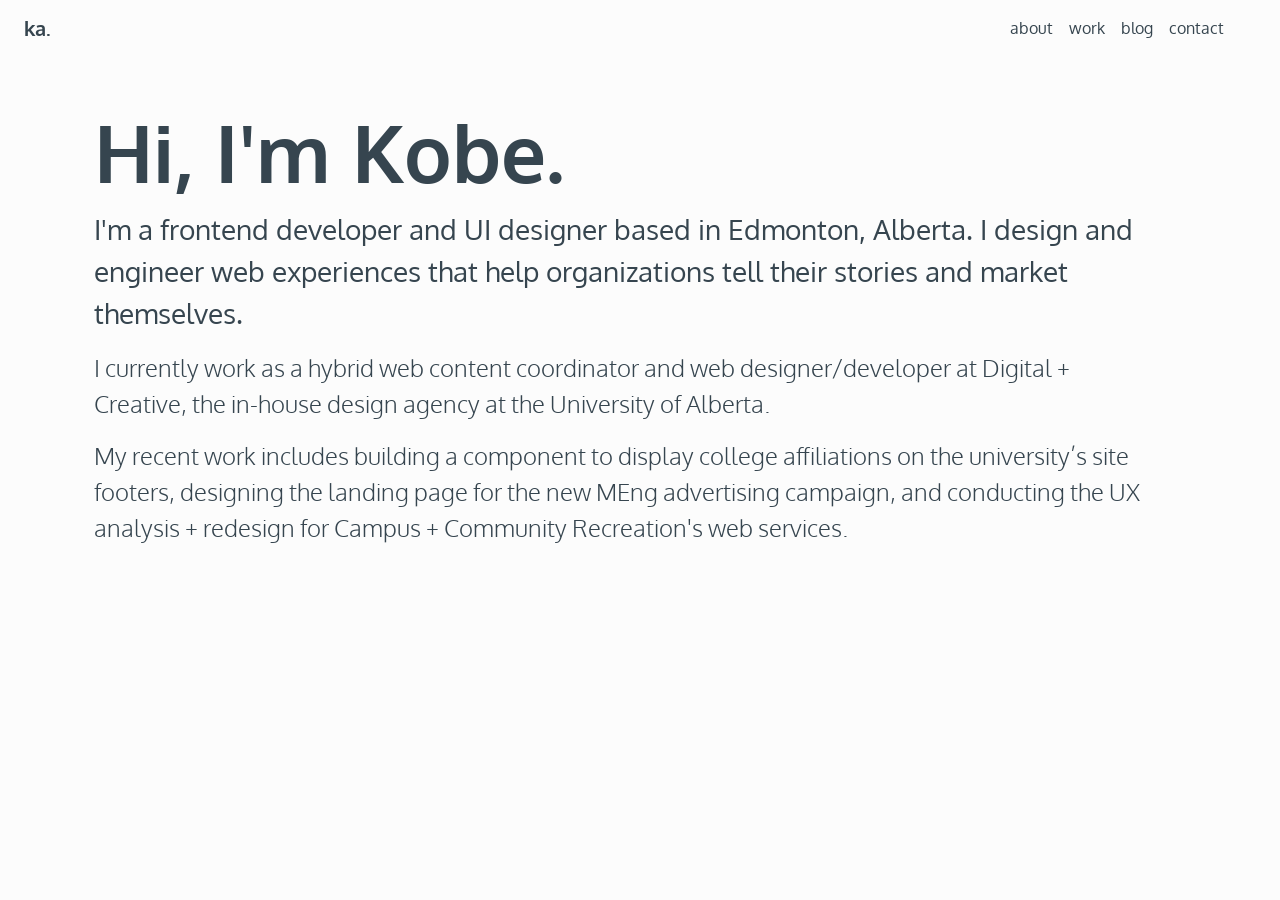
==== index.html @ 4fd82a03 "Move copy to work/index from index" ====
<!DOCTYPE html>
<html lang="en">

<head>
	<meta charset="utf-8">
	 <!-- Google tag (gtag.js) -->
    <script async src="https://www.googletagmanager.com/gtag/js?id=G-5Z651HP9GJ"></script>
    <script>
        window.dataLayer = window.dataLayer || [];
        function gtag() { dataLayer.push(arguments); }
        gtag('js', new Date());

        gtag('config', 'G-5Z651HP9GJ');
    </script>
	<meta name="viewport" content="width=device-width, initial-scale=1.0"><!-- Bootstrap 5.0 -->
	<link crossorigin="anonymous" href="https://cdn.jsdelivr.net/npm/bootstrap@5.0.2/dist/css/bootstrap.min.css"
		integrity="sha384-EVSTQN3/azprG1Anm3QDgpJLIm9Nao0Yz1ztcQTwFspd3yD65VohhpuuCOmLASjC" rel="stylesheet" />
	<!-- Custom CSS -->
	<link href="css/style.css" rel="stylesheet" />
	<link href="https://unpkg.com/aos@2.3.1/dist/aos.css" rel="stylesheet">
	<!-- Favicons -->
	<link rel="icon" type="image/png" sizes="32x32" href="/img/favicon/favicon-32x32.png">
	<link rel="icon" type="image/png" sizes="16x16" href="/img/favicon/favicon-16x16.png">
	<link rel="apple-touch-icon" sizes="180x180" href="/img/favicon/apple-touch-icon.png">
	<link rel="manifest" href="/site.webmanifest">
	<title>Kobe Amoh | frontend developer and ui designer</title>
</head>

<body>
	<!-- Navigation -->
	<nav class="navbar navbar-expand-md navbar-light mb-4 px-4 pe-md-5">
		<a class="navbar-brand" id="homeicon" href="/"><strong>ka.</strong></a>
		<button class="navbar-toggler" type="button" data-bs-toggle="collapse" data-bs-target="#navbarCollapse"
			aria-controls="navbarCollapse" aria-expanded="false" aria-label="Toggle navigation">
			<span class="navbar-toggler-icon"></span>
		</button>
		<div class="collapse navbar-collapse justify-content-end" id="navbarCollapse">
			<ul class="navbar-nav mr-auto">
				<li class="nav-item">
					<a class="nav-link" href="/about">about</a>
				</li>
				<li class="nav-item">
					<a class="nav-link" href="/work">work</a>
				</li>
				<li class="nav-item">
					<a class="nav-link" href="/blog">blog</a>
				</li>
				<li class="nav-item">
					<a class="nav-link" href="/contact">contact</a>
				</li>
			</ul>
		</div>
	</nav>
	<!-- Body -->
	<div class="container py-4 ps-4 pe-5">
		<div class="row mb-3">
			<div class="col">
				<h1 class="fw-bolder display-1">Hi, I'm Kobe.</h1>
				<p class="fs-3" data-aos="fade-up" data-aos-delay="200" data-aos-duration="1000">
					I'm a frontend developer and UI designer based in Edmonton, Alberta. I design and engineer web experiences that help organizations tell their stories and market themselves.
				</p>
				<p class="lead fs-4" data-aos="fade-up" data-aos-delay="400" data-aos-duration="1000">I currently work as a hybrid web content coordinator and web designer/developer at <a class="stylized-link-homepage" href="https://www.ualberta.ca/en/toolkit/digital-and-creative/index.html" target="_blank">Digital + Creative</a>, the in-house design agency at the University of Alberta.
				</p>
				<p class="lead fs-4" data-aos="fade-up" data-aos-delay="600" data-aos-duration="1000">My recent work includes building a component to display college affiliations on the university’s site footers, designing the landing page for <a class="stylized-link-homepage" href="https://www.ualberta.ca/en/graduate-programs/online-masters-of-engineering-in-construction-engineering-and-management.html" target="_blank">the new MEng advertising campaign</a>, and conducting the UX analysis + redesign for <a class="stylized-link-homepage" href="https://www.ualberta.ca/en/campus-community-recreation/index.html" target="_blank">Campus + Community Recreation's web services</a>.
				</p>
			</div>
		</div>
	</div>
		<!-- AOS JS -->
		<script src="https://unpkg.com/aos@2.3.1/dist/aos.js"></script>
		<script>
			AOS.init({
				once: true
			});
		</script>
		<!-- Bootstrap JS -->
		<script src="https://cdn.jsdelivr.net/npm/bootstrap@5.0.2/dist/js/bootstrap.bundle.min.js"
			integrity="sha384-MrcW6ZMFYlzcLA8Nl+NtUVF0sA7MsXsP1UyJoMp4YLEuNSfAP+JcXn/tWtIaxVXM"
			crossorigin="anonymous"></script>
</body>

</html>
---- css/style.css ----
@import url('https://fonts.googleapis.com/css2?family=Oxygen:wght@300;400;700&display=swap');

body {
    background-color: #FCFCFC;
    color: #36454F;
    font-family: 'Oxygen', sans-serif;
}

h2#recent-work {
  color: #cea65a;
}

/* TODO: refactor CSS link styles to link-visited-hover-active order */
/* TODO: switch to design tokens + variables for easier maintenance/reference */

/* new stylized highlight SVG brush effect for links (homepage for now as test) */
a.stylized-link-homepage {
    background: url(https://s2.svgbox.net/pen-brushes.svg?ic=brush-8&color=E8D4B0);
    text-decoration-color: #E8D4B0;
    text-decoration: none;
}

a, a:link {
    color: #36454F;
}

a:visited {
    color: #2E0219;
}

a:hover {
    background-color: #F6EEEE;
    border-radius: 10px;
}

a:active {
    color: #C2B6CE;
}


/* blog styles */
.bg-takeaways {
    background-color: rgba(193, 188, 172, 0.24);
    padding: 1.5rem !important;
}

h2.blog-heading {
    margin-bottom: .5rem !important;
    margin-top: 2.5rem !important;
}

nav a {
    color: #36454f;
}

@media (min-width: 992px) {
    .sticky-metadata {
        position: sticky;
        top: 1rem;
        align-self: start;
    }
}

.outcome-frame {
    background-color: #f0f2f5; /* light gray-blue to separate from #FCFCFC */
    border: 1px solid #dee2e6; /* Bootstrap’s light gray */
  }

  .hero-frame {
    background-color: #36454F; /* your brand color */
    padding: 2rem;
    border-radius: 0.5rem;
  }
  
  .hero-frame img {
    background-color: white;
    padding: 0.5rem;
    border-radius: 0.25rem;
    box-shadow: 0 0.5rem 1rem rgba(0, 0, 0, 0.1);
  }
  
  .hero-frame figcaption {
    color: #eaeaea;
    font-size: 0.875rem;
    margin-top: 0.5rem;
  }

  
  .project-ali {
    background-color: #f2cd0059;
  }

  .project-certificates {
    background-color: #275d38ed;
  }
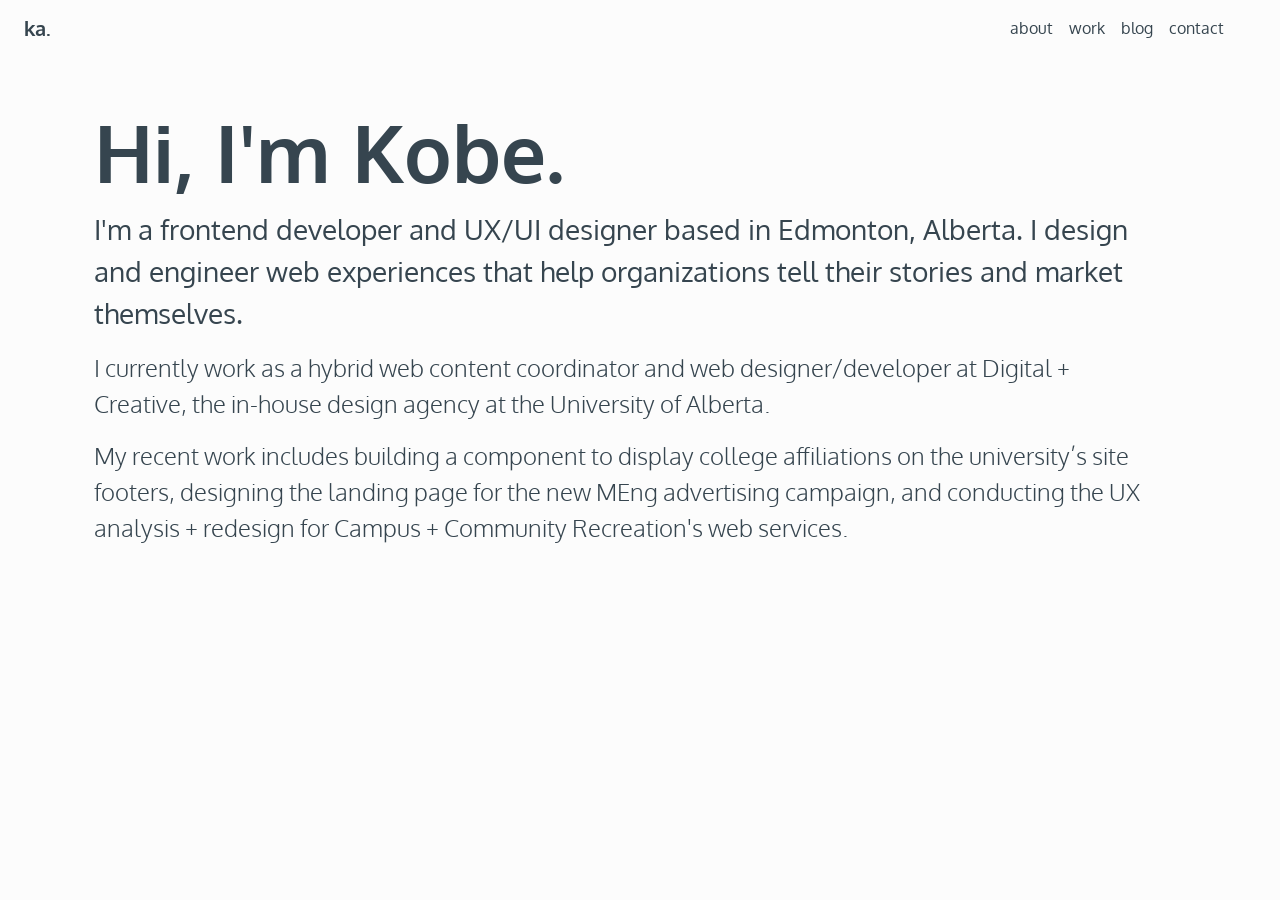
==== commit 798d5df4: "Update titles" ====
--- a/index.html
+++ b/index.html
@@ -23,7 +23,7 @@
 	<link rel="icon" type="image/png" sizes="16x16" href="/img/favicon/favicon-16x16.png">
 	<link rel="apple-touch-icon" sizes="180x180" href="/img/favicon/apple-touch-icon.png">
 	<link rel="manifest" href="/site.webmanifest">
-	<title>Kobe Amoh | frontend developer and ui designer</title>
+	<title>Kobe Amoh | frontend developer and ux/ui designer</title>
 </head>
 
 <body>
@@ -57,7 +57,7 @@
 			<div class="col">
 				<h1 class="fw-bolder display-1">Hi, I'm Kobe.</h1>
 				<p class="fs-3" data-aos="fade-up" data-aos-delay="200" data-aos-duration="1000">
-					I'm a frontend developer and UI designer based in Edmonton, Alberta. I design and engineer web experiences that help organizations tell their stories and market themselves.
+					I'm a frontend developer and UX/UI designer based in Edmonton, Alberta. I design and engineer web experiences that help organizations tell their stories and market themselves.
 				</p>
 				<p class="lead fs-4" data-aos="fade-up" data-aos-delay="400" data-aos-duration="1000">I currently work as a hybrid web content coordinator and web designer/developer at <a class="stylized-link-homepage" href="https://www.ualberta.ca/en/toolkit/digital-and-creative/index.html" target="_blank">Digital + Creative</a>, the in-house design agency at the University of Alberta.
 				</p>
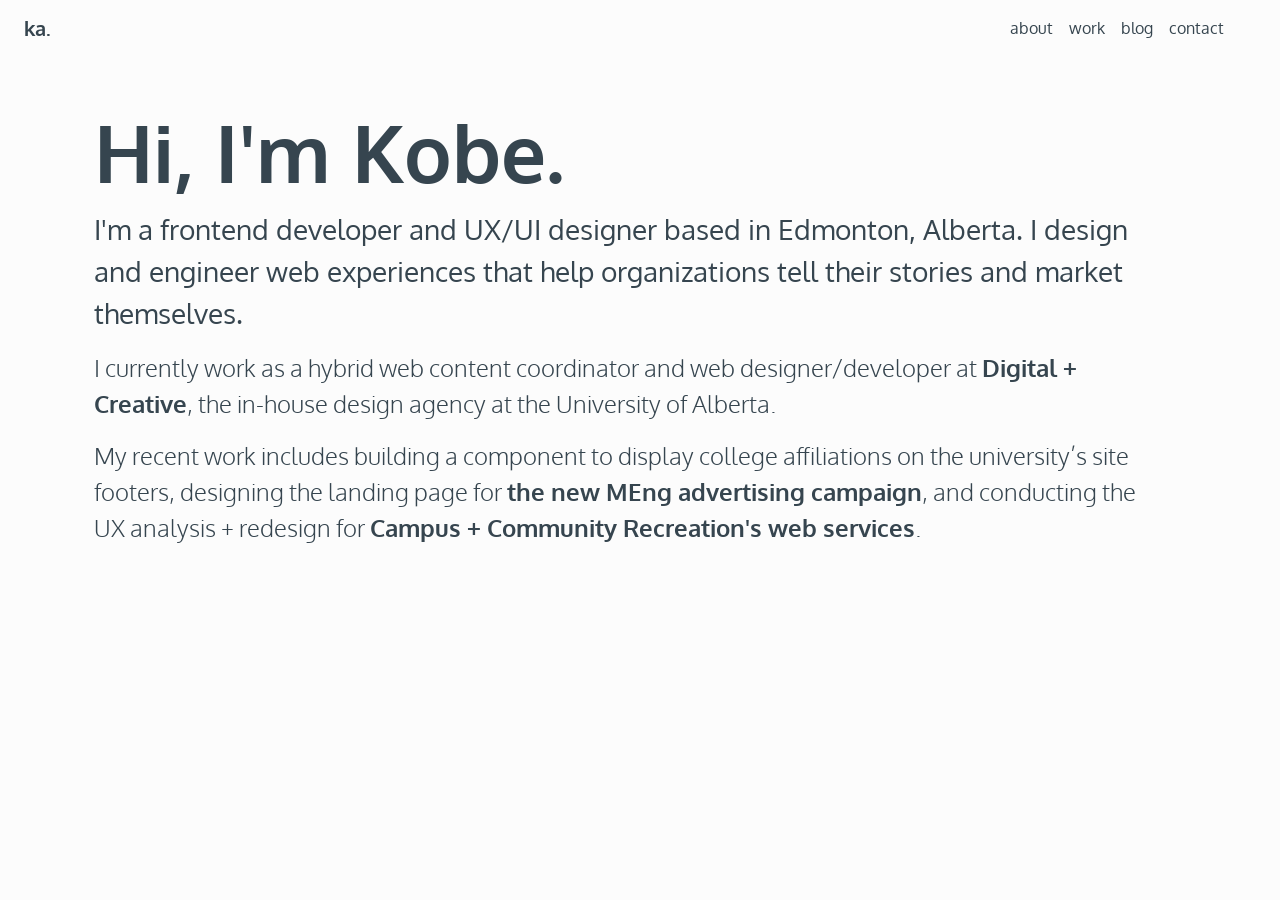
==== commit ff000c35: "Update stylized link style" ====
--- a/index.html
+++ b/index.html
@@ -59,9 +59,9 @@
 				<p class="fs-3" data-aos="fade-up" data-aos-delay="200" data-aos-duration="1000">
 					I'm a frontend developer and UX/UI designer based in Edmonton, Alberta. I design and engineer web experiences that help organizations tell their stories and market themselves.
 				</p>
-				<p class="lead fs-4" data-aos="fade-up" data-aos-delay="400" data-aos-duration="1000">I currently work as a hybrid web content coordinator and web designer/developer at <a class="stylized-link-homepage" href="https://www.ualberta.ca/en/toolkit/digital-and-creative/index.html" target="_blank">Digital + Creative</a>, the in-house design agency at the University of Alberta.
+				<p class="lead fs-4" data-aos="fade-up" data-aos-delay="400" data-aos-duration="1000">I currently work as a hybrid web content coordinator and web designer/developer at <a class="stylized-link" href="https://www.ualberta.ca/en/toolkit/digital-and-creative/index.html" target="_blank">Digital + Creative</a>, the in-house design agency at the University of Alberta.
 				</p>
-				<p class="lead fs-4" data-aos="fade-up" data-aos-delay="600" data-aos-duration="1000">My recent work includes building a component to display college affiliations on the university’s site footers, designing the landing page for <a class="stylized-link-homepage" href="https://www.ualberta.ca/en/graduate-programs/online-masters-of-engineering-in-construction-engineering-and-management.html" target="_blank">the new MEng advertising campaign</a>, and conducting the UX analysis + redesign for <a class="stylized-link-homepage" href="https://www.ualberta.ca/en/campus-community-recreation/index.html" target="_blank">Campus + Community Recreation's web services</a>.
+				<p class="lead fs-4" data-aos="fade-up" data-aos-delay="600" data-aos-duration="1000">My recent work includes building a component to display college affiliations on the university’s site footers, designing the landing page for <a class="stylized-link" href="https://www.ualberta.ca/en/graduate-programs/online-masters-of-engineering-in-construction-engineering-and-management.html" target="_blank">the new MEng advertising campaign</a>, and conducting the UX analysis + redesign for <a class="stylized-link" href="https://www.ualberta.ca/en/campus-community-recreation/index.html" target="_blank">Campus + Community Recreation's web services</a>.
 				</p>
 			</div>
 		</div>
@@ -79,4 +79,5 @@
 			crossorigin="anonymous"></script>
 </body>
 
-</html>+</html>
+<!-- TODO: add site footer -->
--- a/css/style.css
+++ b/css/style.css
@@ -12,10 +12,12 @@
 
 /* TODO: refactor CSS link styles to link-visited-hover-active order */
 /* TODO: switch to design tokens + variables for easier maintenance/reference */
+/* TODO: style links better (both in-page and nav) */
 
 /* new stylized highlight SVG brush effect for links (homepage for now as test) */
-a.stylized-link-homepage {
+a.stylized-link {
     background: url(https://s2.svgbox.net/pen-brushes.svg?ic=brush-8&color=E8D4B0);
+    font-weight: 600;
     text-decoration-color: #E8D4B0;
     text-decoration: none;
 }
@@ -29,8 +31,9 @@
 }
 
 a:hover {
-    background-color: #F6EEEE;
+    /* background-color: #F6EEEE; */ /* TODO: remove */
     border-radius: 10px;
+    text-decoration-color: #E8D4B0;
 }
 
 a:active {
@@ -49,8 +52,21 @@
     margin-top: 2.5rem !important;
 }
 
-nav a {
+/* Nav Styles */
+.nav-link {
     color: #36454f;
+}
+
+.nav-link:hover {
+    text-decoration: underline;
+    text-decoration-color: #E8D4B0;
+
+}
+
+.nav-link.active {
+    padding-bottom: 10px; /* TODO: remove/change to be effectual */
+    text-decoration: underline;
+    text-decoration-color: #E8D4B0;
 }
 
 @media (min-width: 992px) {
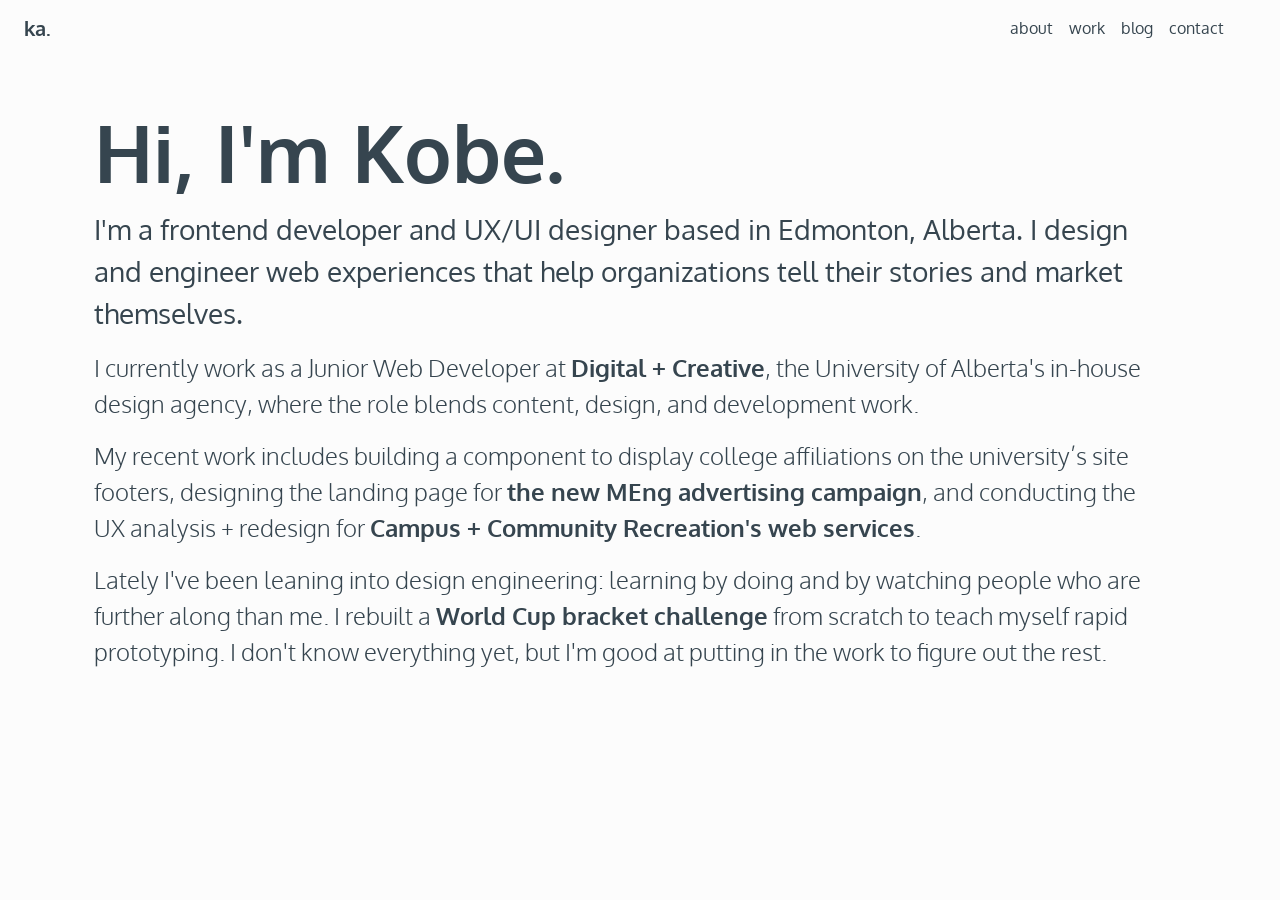
==== commit 8ab45018: "update index and work pages" ====
--- a/index.html
+++ b/index.html
@@ -3,15 +3,15 @@
 
 <head>
 	<meta charset="utf-8">
-	 <!-- Google tag (gtag.js) -->
-    <script async src="https://www.googletagmanager.com/gtag/js?id=G-5Z651HP9GJ"></script>
-    <script>
-        window.dataLayer = window.dataLayer || [];
-        function gtag() { dataLayer.push(arguments); }
-        gtag('js', new Date());
+	<!-- Google tag (gtag.js) -->
+	<script async src="https://www.googletagmanager.com/gtag/js?id=G-5Z651HP9GJ"></script>
+	<script>
+		window.dataLayer = window.dataLayer || [];
+		function gtag() { dataLayer.push(arguments); }
+		gtag('js', new Date());
 
-        gtag('config', 'G-5Z651HP9GJ');
-    </script>
+		gtag('config', 'G-5Z651HP9GJ');
+	</script>
 	<meta name="viewport" content="width=device-width, initial-scale=1.0"><!-- Bootstrap 5.0 -->
 	<link crossorigin="anonymous" href="https://cdn.jsdelivr.net/npm/bootstrap@5.0.2/dist/css/bootstrap.min.css"
 		integrity="sha384-EVSTQN3/azprG1Anm3QDgpJLIm9Nao0Yz1ztcQTwFspd3yD65VohhpuuCOmLASjC" rel="stylesheet" />
@@ -57,26 +57,44 @@
 			<div class="col">
 				<h1 class="fw-bolder display-1">Hi, I'm Kobe.</h1>
 				<p class="fs-3" data-aos="fade-up" data-aos-delay="200" data-aos-duration="1000">
-					I'm a frontend developer and UX/UI designer based in Edmonton, Alberta. I design and engineer web experiences that help organizations tell their stories and market themselves.
+					I'm a frontend developer and UX/UI designer based in Edmonton, Alberta. I design and engineer web
+					experiences that help organizations tell their stories and market themselves.
 				</p>
-				<p class="lead fs-4" data-aos="fade-up" data-aos-delay="400" data-aos-duration="1000">I currently work as a hybrid web content coordinator and web designer/developer at <a class="stylized-link" href="https://www.ualberta.ca/en/toolkit/digital-and-creative/index.html" target="_blank">Digital + Creative</a>, the in-house design agency at the University of Alberta.
+				<p class="lead fs-4" data-aos="fade-up" data-aos-delay="400" data-aos-duration="1000">I currently work
+					as a Junior Web Developer at <a class="stylized-link"
+						href="https://www.ualberta.ca/en/toolkit/digital-and-creative/index.html"
+						target="_blank">Digital + Creative</a>, the University of Alberta's in-house design agency, where the
+					role blends content, design, and development work.
 				</p>
-				<p class="lead fs-4" data-aos="fade-up" data-aos-delay="600" data-aos-duration="1000">My recent work includes building a component to display college affiliations on the university’s site footers, designing the landing page for <a class="stylized-link" href="https://www.ualberta.ca/en/graduate-programs/online-masters-of-engineering-in-construction-engineering-and-management.html" target="_blank">the new MEng advertising campaign</a>, and conducting the UX analysis + redesign for <a class="stylized-link" href="https://www.ualberta.ca/en/campus-community-recreation/index.html" target="_blank">Campus + Community Recreation's web services</a>.
+				<p class="lead fs-4" data-aos="fade-up" data-aos-delay="600" data-aos-duration="1000">My recent work
+					includes building a component to display college affiliations on the university’s site footers,
+					designing the landing page for <a class="stylized-link"
+						href="https://www.ualberta.ca/en/graduate-programs/online-masters-of-engineering-in-construction-engineering-and-management.html"
+						target="_blank">the new MEng advertising campaign</a>, and conducting the UX analysis + redesign
+					for <a class="stylized-link"
+						href="https://www.ualberta.ca/en/campus-community-recreation/index.html" target="_blank">Campus
+						+ Community Recreation's web services</a>.
+				</p>
+				<p class="lead fs-4" data-aos="fade-up" data-aos-delay="800" data-aos-duration="1000">Lately I've been
+					leaning into design engineering: learning by doing and by watching people who are further along
+					than me. I rebuilt a <a class="stylized-link" href="https://github.com/kobexamoh/wc-bracket-safe"
+						target="_blank">World Cup bracket challenge</a> from scratch to teach myself rapid prototyping. I
+					don't know everything yet, but I'm good at putting in the work to figure out the rest.
 				</p>
 			</div>
 		</div>
 	</div>
-		<!-- AOS JS -->
-		<script src="https://unpkg.com/aos@2.3.1/dist/aos.js"></script>
-		<script>
-			AOS.init({
-				once: true
-			});
-		</script>
-		<!-- Bootstrap JS -->
-		<script src="https://cdn.jsdelivr.net/npm/bootstrap@5.0.2/dist/js/bootstrap.bundle.min.js"
-			integrity="sha384-MrcW6ZMFYlzcLA8Nl+NtUVF0sA7MsXsP1UyJoMp4YLEuNSfAP+JcXn/tWtIaxVXM"
-			crossorigin="anonymous"></script>
+	<!-- AOS JS -->
+	<script src="https://unpkg.com/aos@2.3.1/dist/aos.js"></script>
+	<script>
+		AOS.init({
+			once: true
+		});
+	</script>
+	<!-- Bootstrap JS -->
+	<script src="https://cdn.jsdelivr.net/npm/bootstrap@5.0.2/dist/js/bootstrap.bundle.min.js"
+		integrity="sha384-MrcW6ZMFYlzcLA8Nl+NtUVF0sA7MsXsP1UyJoMp4YLEuNSfAP+JcXn/tWtIaxVXM"
+		crossorigin="anonymous"></script>
 </body>
 
 </html>
--- a/css/style.css
+++ b/css/style.css
@@ -7,7 +7,7 @@
 }
 
 h2#recent-work {
-  color: #cea65a;
+    color: #cea65a;
 }
 
 /* TODO: refactor CSS link styles to link-visited-hover-active order */
@@ -16,13 +16,25 @@
 
 /* new stylized highlight SVG brush effect for links (homepage for now as test) */
 a.stylized-link {
-    background: url(https://s2.svgbox.net/pen-brushes.svg?ic=brush-8&color=E8D4B0);
+    background: linear-gradient(180deg, rgba(255, 255, 255, 0) 35%, rgba(232, 212, 176, 1) 35%);
+        /* linear-gradient(180deg, rgba(255, 255, 255, 0) 37%, rgba(232, 212, 176, 0.5) 37%); */
+        /* url(https://s2.svgbox.net/pen-brushes.svg?ic=brush-8&color=E8D4B0); */
+        /* background: url(https://s2.svgbox.net/pen-brushes.svg?ic=brush-8&color=E8D4B0); */
+    background-repeat: no-repeat;
+    background-size: 0% 100%;
+    transition: background-size 0.3s ease-in-out;
     font-weight: 600;
     text-decoration-color: #E8D4B0;
     text-decoration: none;
 }
 
-a, a:link {
+/* Stylized hover animation */
+a.stylized-link:hover {
+    background-size: 100% 100%;
+}
+
+a,
+a:link {
     color: #36454F;
 }
 
@@ -31,7 +43,8 @@
 }
 
 a:hover {
-    /* background-color: #F6EEEE; */ /* TODO: remove */
+    /* background-color: #F6EEEE; */
+    /* TODO: remove */
     border-radius: 10px;
     text-decoration-color: #E8D4B0;
 }
@@ -39,7 +52,6 @@
 a:active {
     color: #C2B6CE;
 }
-
 
 /* blog styles */
 .bg-takeaways {
@@ -64,7 +76,8 @@
 }
 
 .nav-link.active {
-    padding-bottom: 10px; /* TODO: remove/change to be effectual */
+    padding-bottom: 10px;
+    /* TODO: remove/change to be effectual */
     text-decoration: underline;
     text-decoration-color: #E8D4B0;
 }
@@ -78,34 +91,36 @@
 }
 
 .outcome-frame {
-    background-color: #f0f2f5; /* light gray-blue to separate from #FCFCFC */
-    border: 1px solid #dee2e6; /* Bootstrap’s light gray */
-  }
+    background-color: #f0f2f5;
+    /* light gray-blue to separate from #FCFCFC */
+    border: 1px solid #dee2e6;
+    /* Bootstrap’s light gray */
+}
 
-  .hero-frame {
-    background-color: #36454F; /* your brand color */
+.hero-frame {
+    background-color: #36454F;
+    /* your brand color */
     padding: 2rem;
     border-radius: 0.5rem;
-  }
-  
-  .hero-frame img {
+}
+
+.hero-frame img {
     background-color: white;
     padding: 0.5rem;
     border-radius: 0.25rem;
     box-shadow: 0 0.5rem 1rem rgba(0, 0, 0, 0.1);
-  }
-  
-  .hero-frame figcaption {
+}
+
+.hero-frame figcaption {
     color: #eaeaea;
     font-size: 0.875rem;
     margin-top: 0.5rem;
-  }
+}
 
-  
-  .project-ali {
+.project-ali {
     background-color: #f2cd0059;
-  }
+}
 
-  .project-certificates {
+.project-certificates {
     background-color: #275d38ed;
-  }+}
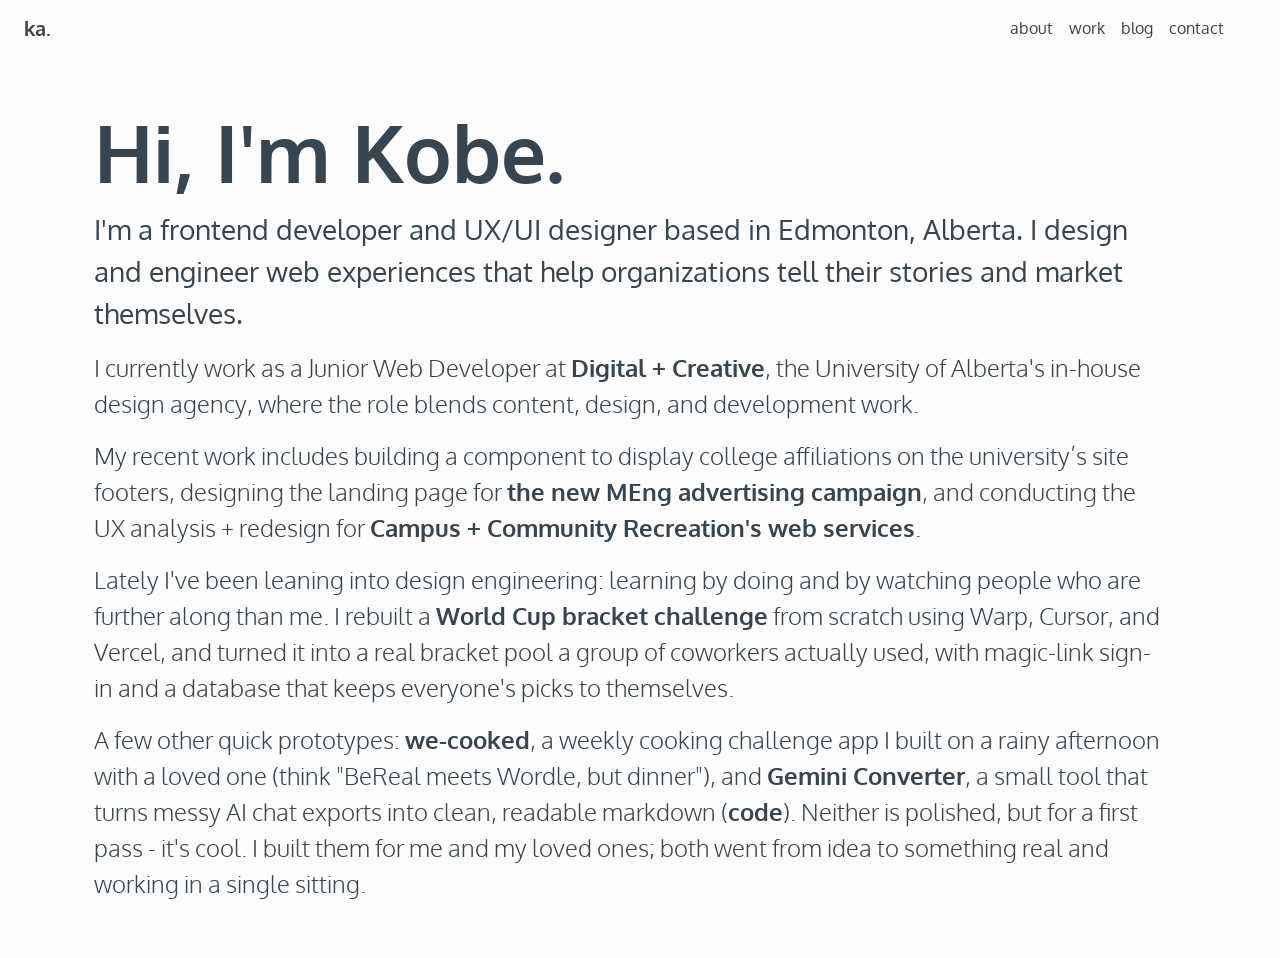
==== commit 1932fb11: "Add we-cooked and Gemini Converter, name tools used for World Cup bracket" ====
--- a/index.html
+++ b/index.html
@@ -78,8 +78,18 @@
 				<p class="lead fs-4" data-aos="fade-up" data-aos-delay="800" data-aos-duration="1000">Lately I've been
 					leaning into design engineering: learning by doing and by watching people who are further along
 					than me. I rebuilt a <a class="stylized-link" href="https://github.com/kobexamoh/wc-bracket-safe"
-						target="_blank">World Cup bracket challenge</a> from scratch to teach myself rapid prototyping. I
-					don't know everything yet, but I'm good at putting in the work to figure out the rest.
+						target="_blank">World Cup bracket challenge</a> from scratch using Warp, Cursor, and Vercel, and
+					turned it into a real bracket pool a group of coworkers actually used, with magic-link sign-in and
+					a database that keeps everyone's picks to themselves.
+				</p>
+				<p class="lead fs-4" data-aos="fade-up" data-aos-delay="1000" data-aos-duration="1000">A few other quick
+					prototypes: <a class="stylized-link" href="https://we-cooked-lyart.vercel.app"
+						target="_blank">we-cooked</a>, a weekly cooking challenge app I built on a rainy afternoon with a loved one (think "BeReal meets Wordle,
+					but dinner"), and <a class="stylized-link" href="https://gemini-converter-sigma.vercel.app"
+						target="_blank">Gemini Converter</a>, a small tool that turns messy AI chat exports into clean,
+					readable markdown (<a class="stylized-link" href="https://github.com/kobexamoh/gemini-converter"
+						target="_blank">code</a>). Neither is polished, but for a first pass - it's cool. I built them for me and my loved ones; both went from idea to something real and
+					working in a single sitting.
 				</p>
 			</div>
 		</div>
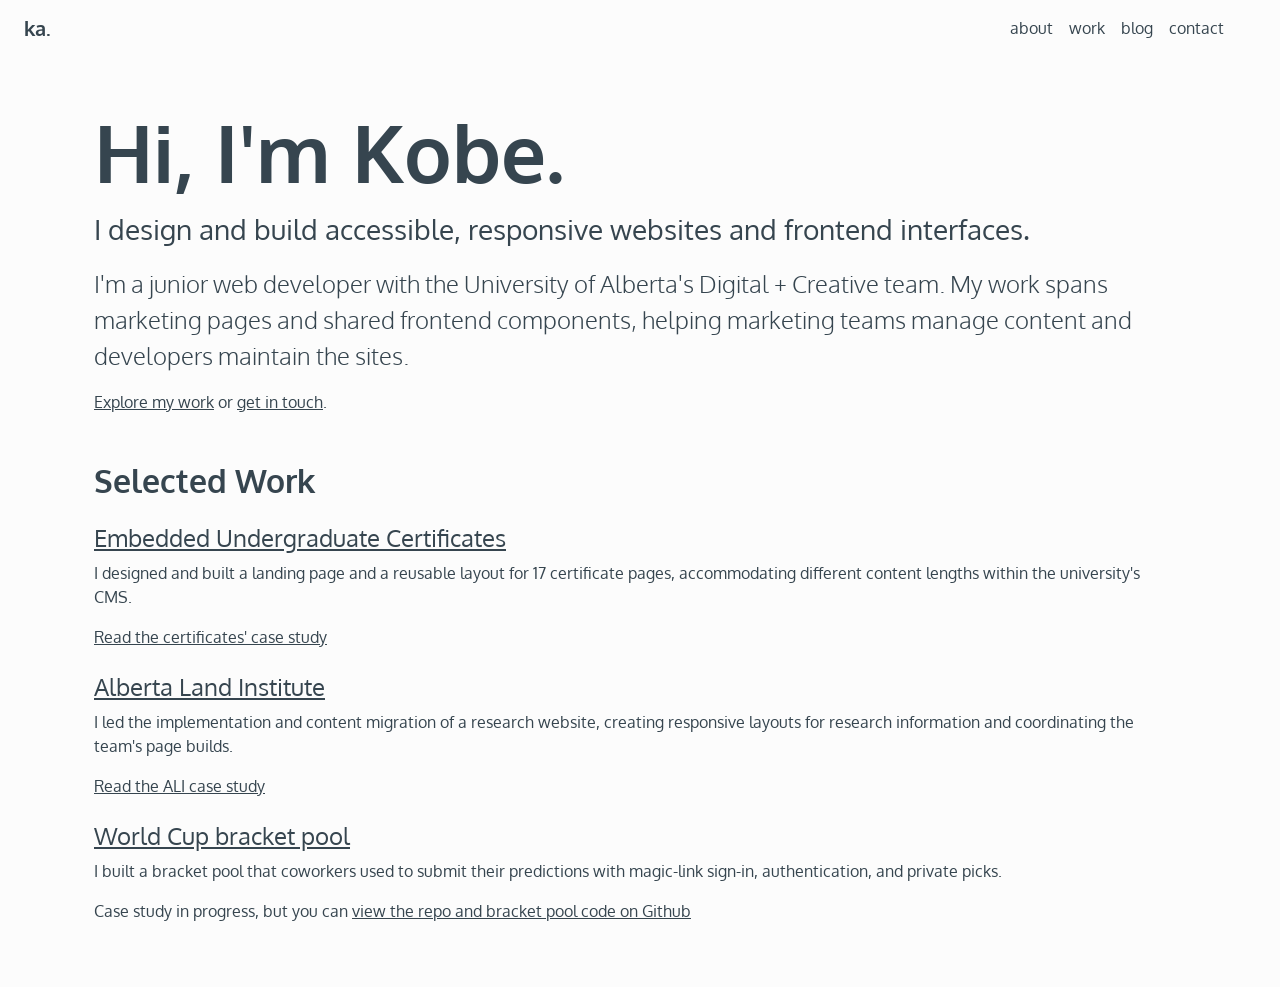
==== commit 3a0530b1: "feat: shorten homepage intro and feature selected work" ====
--- a/index.html
+++ b/index.html
@@ -56,41 +56,33 @@
 		<div class="row mb-3">
 			<div class="col">
 				<h1 class="fw-bolder display-1">Hi, I'm Kobe.</h1>
-				<p class="fs-3" data-aos="fade-up" data-aos-delay="200" data-aos-duration="1000">
-					I'm a frontend developer and UX/UI designer based in Edmonton, Alberta. I design and engineer web
-					experiences that help organizations tell their stories and market themselves.
+				<p class="fs-3">I design and build accessible, responsive websites and frontend interfaces.</p>
+				<p class="lead fs-4">
+					I'm a junior web developer with the University of Alberta's Digital + Creative team. My work spans marketing pages and shared frontend components, helping marketing teams manage content and developers maintain the sites.
 				</p>
-				<p class="lead fs-4" data-aos="fade-up" data-aos-delay="400" data-aos-duration="1000">I currently work
-					as a Junior Web Developer at <a class="stylized-link"
-						href="https://www.ualberta.ca/en/toolkit/digital-and-creative/index.html"
-						target="_blank">Digital + Creative</a>, the University of Alberta's in-house design agency, where the
-					role blends content, design, and development work.
-				</p>
-				<p class="lead fs-4" data-aos="fade-up" data-aos-delay="600" data-aos-duration="1000">My recent work
-					includes building a component to display college affiliations on the university’s site footers,
-					designing the landing page for <a class="stylized-link"
-						href="https://www.ualberta.ca/en/graduate-programs/online-masters-of-engineering-in-construction-engineering-and-management.html"
-						target="_blank">the new MEng advertising campaign</a>, and conducting the UX analysis + redesign
-					for <a class="stylized-link"
-						href="https://www.ualberta.ca/en/campus-community-recreation/index.html" target="_blank">Campus
-						+ Community Recreation's web services</a>.
-				</p>
-				<p class="lead fs-4" data-aos="fade-up" data-aos-delay="800" data-aos-duration="1000">Lately I've been
-					leaning into design engineering: learning by doing and by watching people who are further along
-					than me. I rebuilt a <a class="stylized-link" href="https://github.com/kobexamoh/wc-bracket-safe"
-						target="_blank">World Cup bracket challenge</a> from scratch using Warp, Cursor, and Vercel, and
-					turned it into a real bracket pool a group of coworkers actually used, with magic-link sign-in and
-					a database that keeps everyone's picks to themselves.
-				</p>
-				<p class="lead fs-4" data-aos="fade-up" data-aos-delay="1000" data-aos-duration="1000">A few other quick
-					prototypes: <a class="stylized-link" href="https://we-cooked-lyart.vercel.app"
-						target="_blank">we-cooked</a>, a weekly cooking challenge app I built on a rainy afternoon with a loved one (think "BeReal meets Wordle,
-					but dinner"), and <a class="stylized-link" href="https://gemini-converter-sigma.vercel.app"
-						target="_blank">Gemini Converter</a>, a small tool that turns messy AI chat exports into clean,
-					readable markdown (<a class="stylized-link" href="https://github.com/kobexamoh/gemini-converter"
-						target="_blank">code</a>). Neither is polished, but for a first pass - it's cool. I built them for me and my loved ones; both went from idea to something real and
-					working in a single sitting.
-				</p>
+				<p><a href="/work">Explore my work</a> or <a href="/contact">get in touch</a>.</p>
+				<section class="mt-5" aria-labelledby="selected-work">
+					<h2 id="selected-work" class="fw-bold mb-4">Selected Work</h2>
+
+					<article class="mb-4">
+						<h3 class="fs-4"><a href="/work/embedded-undergraduate-certificates">Embedded Undergraduate Certificates</a></h3>
+						<p>I designed and built a landing page and a reusable layout for 17 certificate pages, accommodating different content lengths within the university's CMS.</p>
+						<p><a href="/work/embedded-undergraduate-certificates">Read the certificates' case study</a></p>
+					</article>
+
+					<article class="mb-4">
+						<h3 class="fs-4"><a href="/work/alberta-land-institute">Alberta Land Institute</a></h3>
+						<p>I led the implementation and content migration of a research website, creating responsive layouts for research information and coordinating the team's page builds.</p>
+						<p><a href="/work/alberta-land-institute">Read the ALI case study</a></p>
+					</article>
+
+					<article class="mb-4">
+						<h3 class="fs-4"><a href="https://github.com/kobexamoh/wc-bracket-safe">World Cup bracket pool</a></h3>
+						<p>I built a bracket pool that coworkers used to submit their predictions with magic-link sign-in, authentication, and private picks.</p>
+						<p>Case study in progress, but you can <a href="https://github.com/kobexamoh/wc-bracket-safe">view the repo and bracket pool code on Github</a></p>
+					</article>
+
+				</section>
 			</div>
 		</div>
 	</div>
